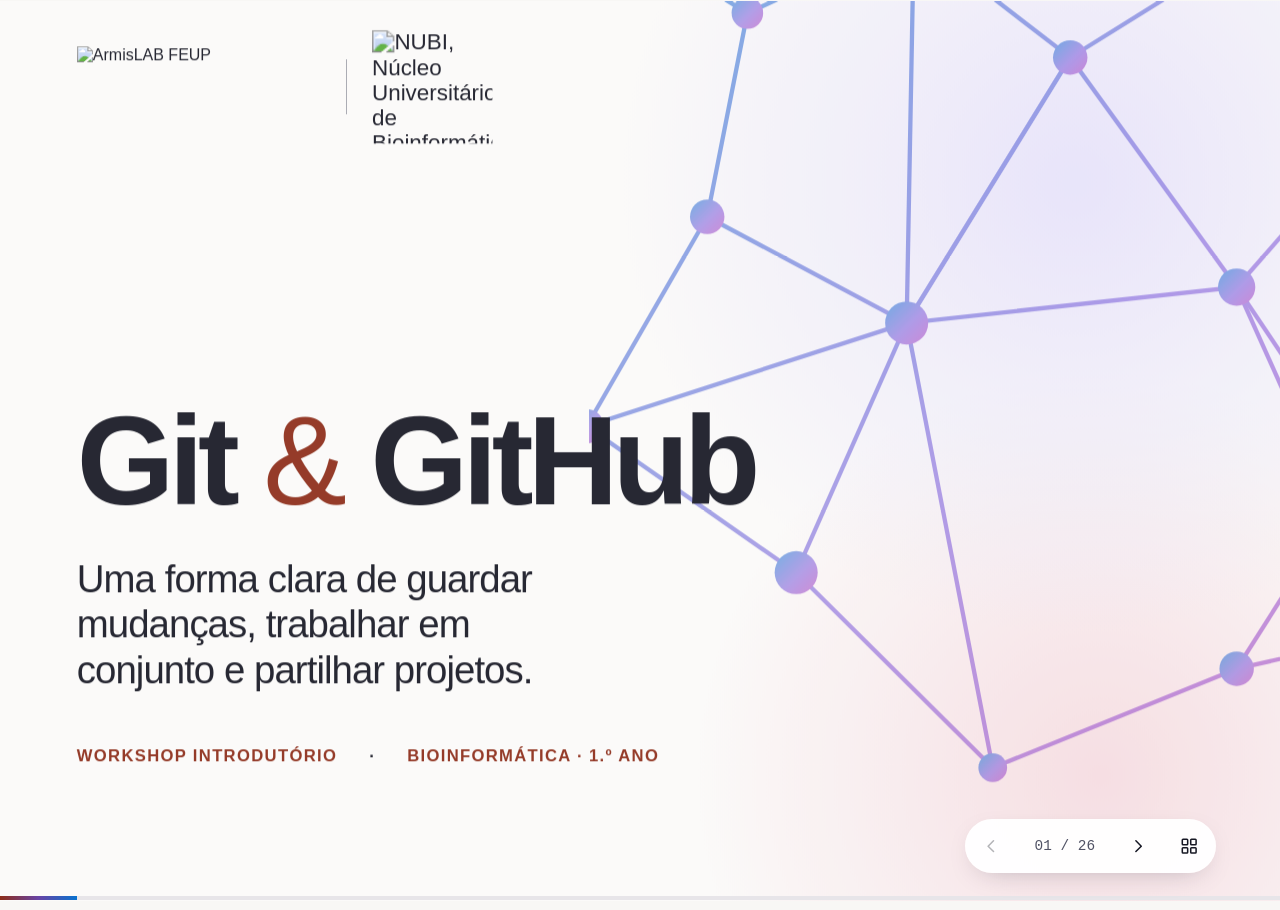
==== docs/index.html @ 83d3f25b "Organiza site e logotipos na pasta docs" ====
<!doctype html>
<html lang="pt-PT">
  <head>
    <meta charset="utf-8">
    <meta name="viewport" content="width=device-width, initial-scale=1">
    <meta http-equiv="refresh" content="0; url=slides/">
    <title>Git e GitHub para Bioinformática | ArmisLAB × NUBI</title>
    <link rel="canonical" href="slides/">
  </head>
  <body>
    <p>A abrir a <a href="slides/">apresentação do workshop Git e GitHub</a>…</p>
    <p>Os guias e o exercício estão no <a href="https://github.com/RiquiFeup/workshop_git">repositório do workshop</a>.</p>
  </body>
</html>
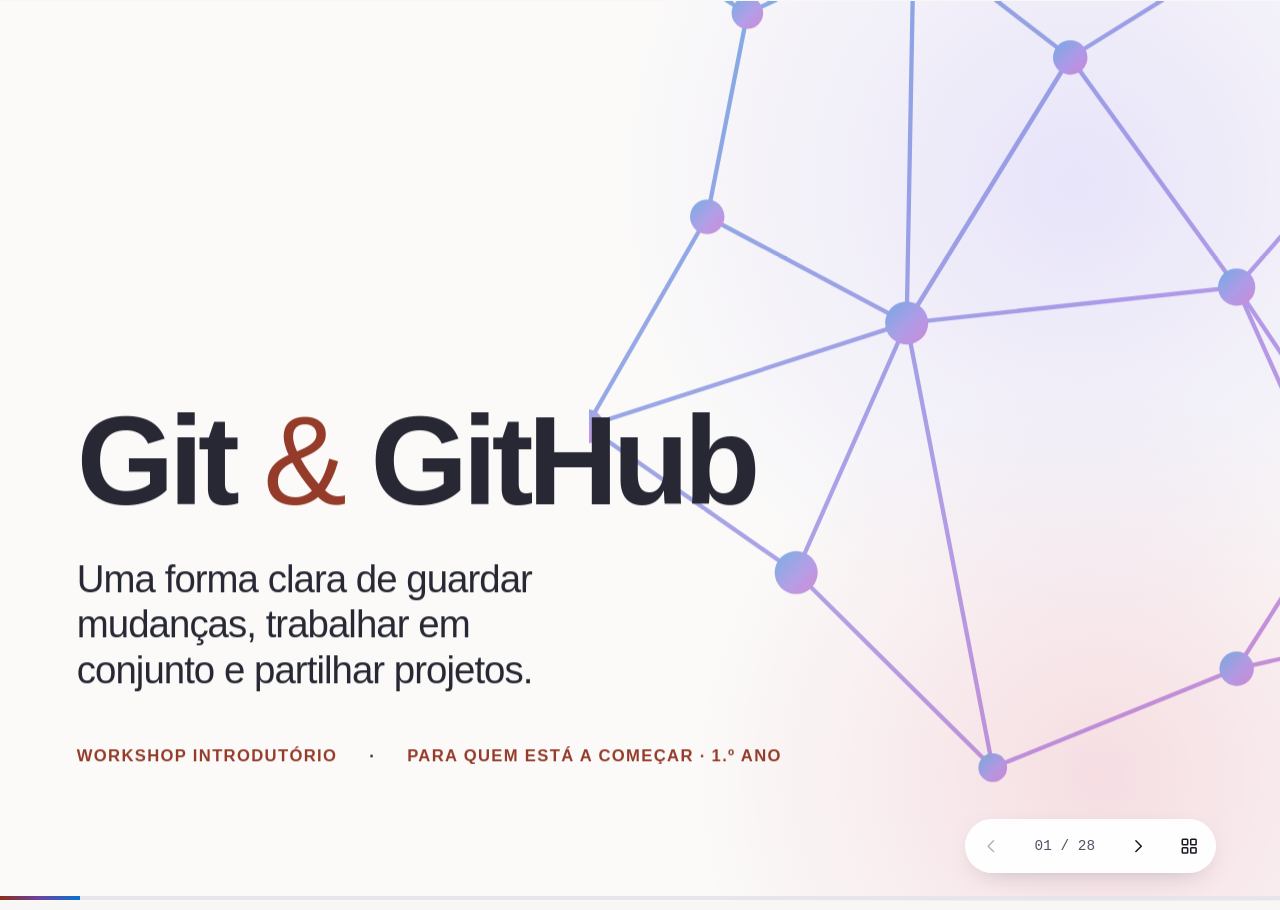
==== commit a1428f60: "Torna o workshop neutro: remove marcas, atualiza links, README e exemplos" ====
--- a/docs/index.html
+++ b/docs/index.html
@@ -4,11 +4,11 @@
     <meta charset="utf-8">
     <meta name="viewport" content="width=device-width, initial-scale=1">
     <meta http-equiv="refresh" content="0; url=slides/">
-    <title>Git e GitHub para Bioinformática | ArmisLAB × NUBI</title>
+    <title>Git e GitHub para quem está a começar</title>
     <link rel="canonical" href="slides/">
   </head>
   <body>
     <p>A abrir a <a href="slides/">apresentação do workshop Git e GitHub</a>…</p>
-    <p>Os guias e o exercício estão no <a href="https://github.com/RiquiFeup/workshop_git">repositório do workshop</a>.</p>
+    <p>Os guias e o exercício estão no <a href="https://github.com/DaltonDjoesman/workshop_git">repositório do workshop</a>.</p>
   </body>
 </html>
